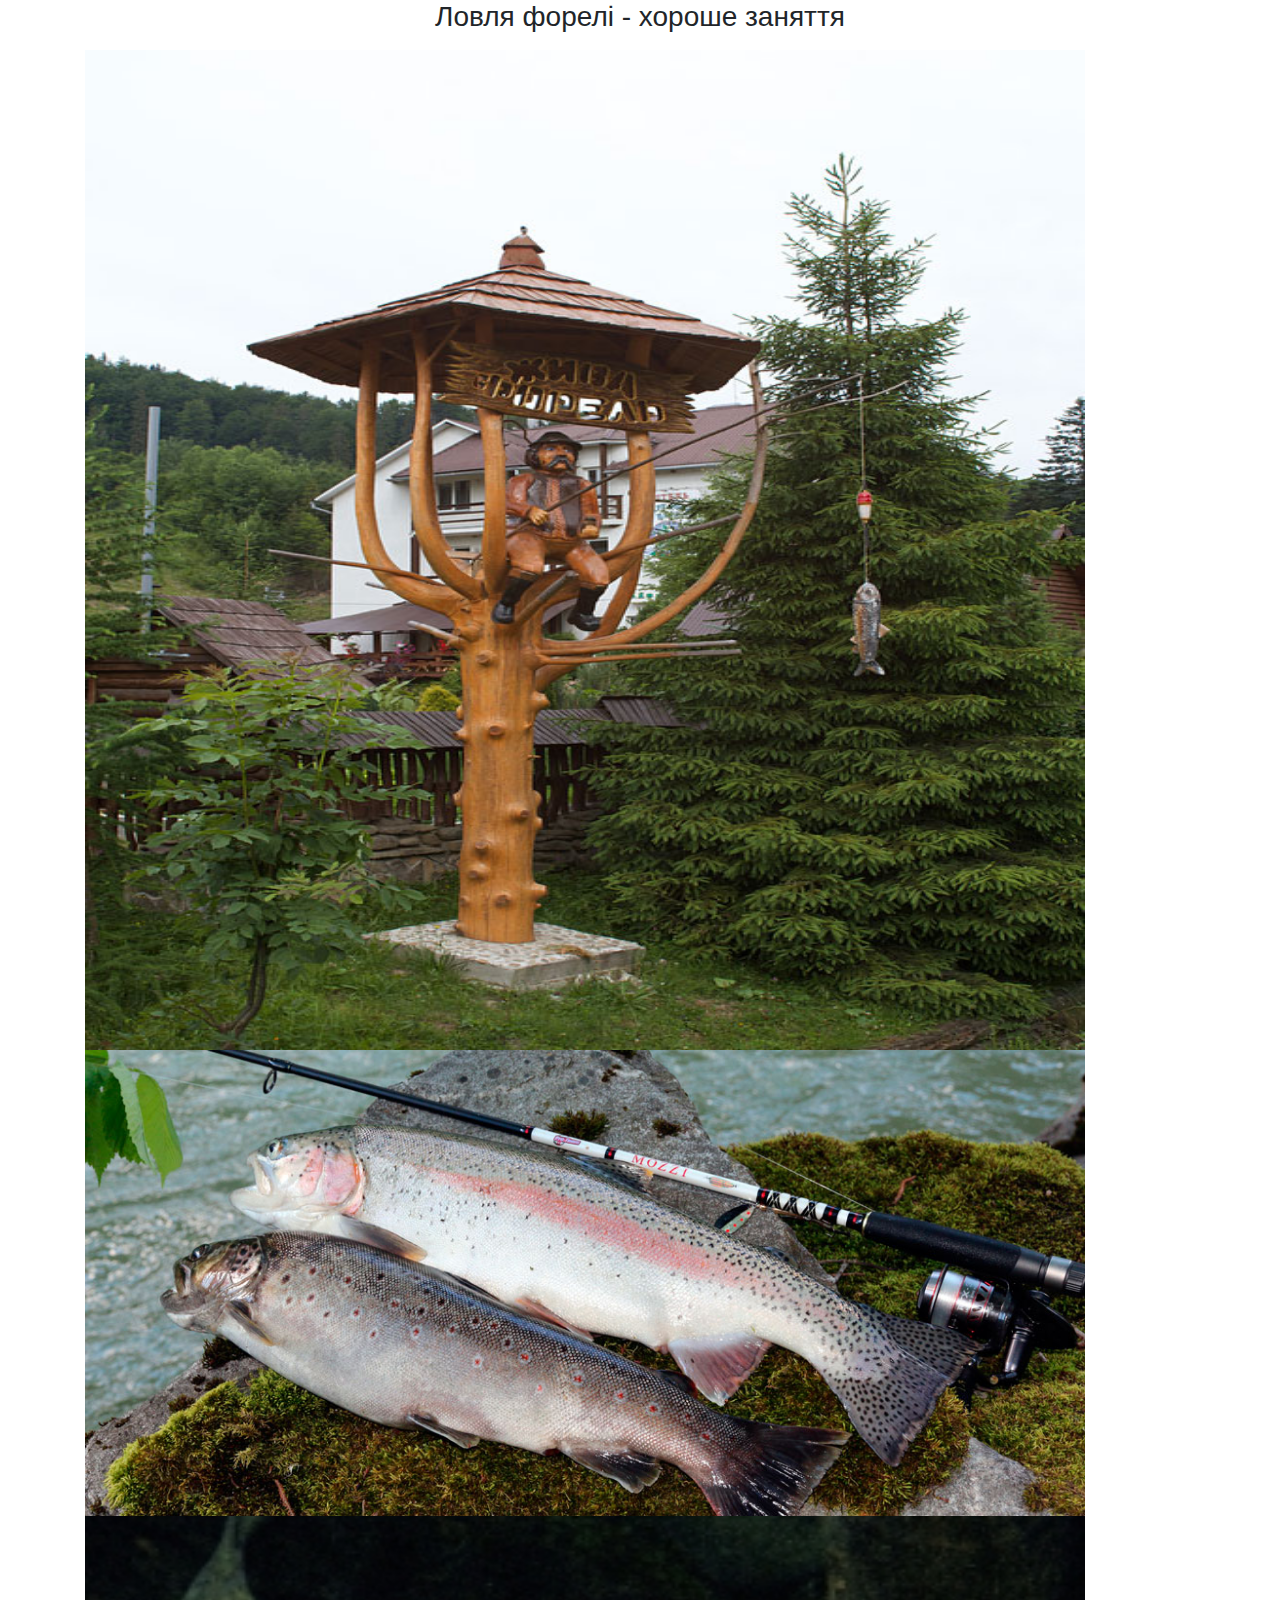
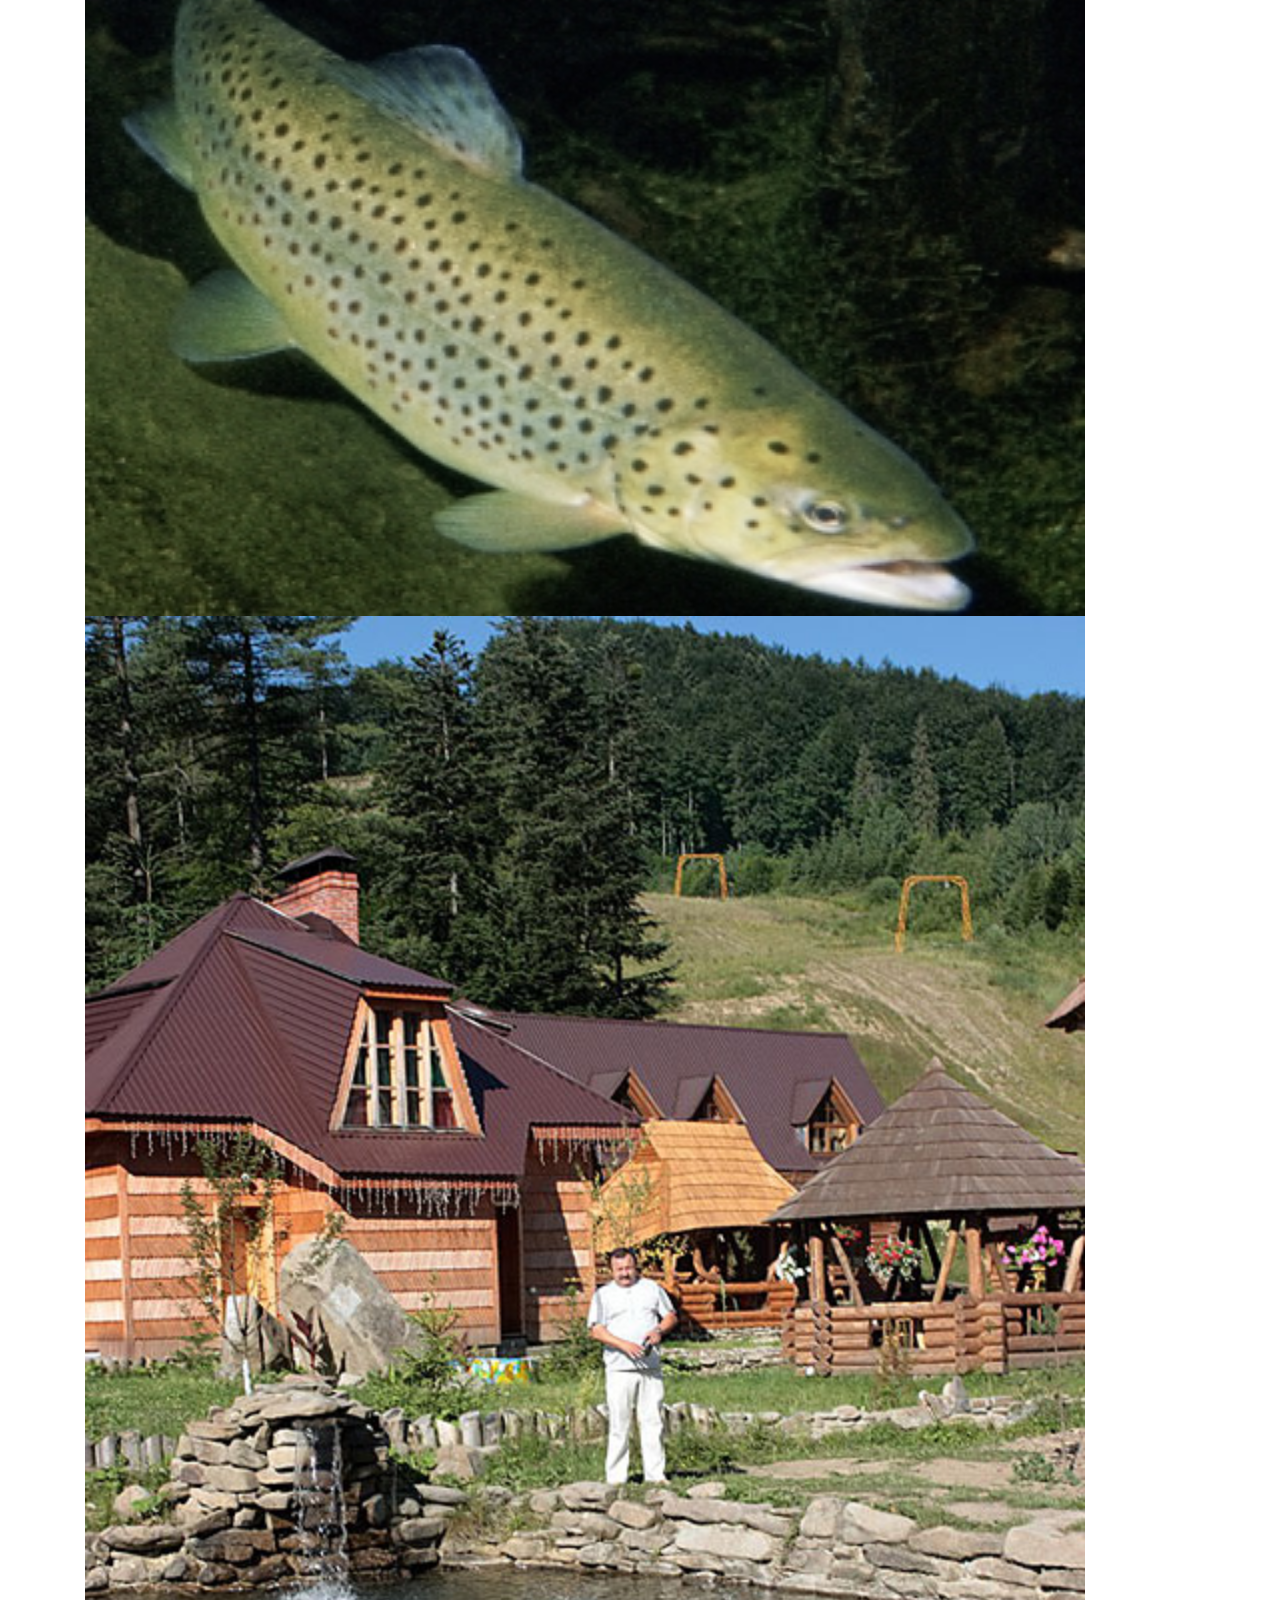
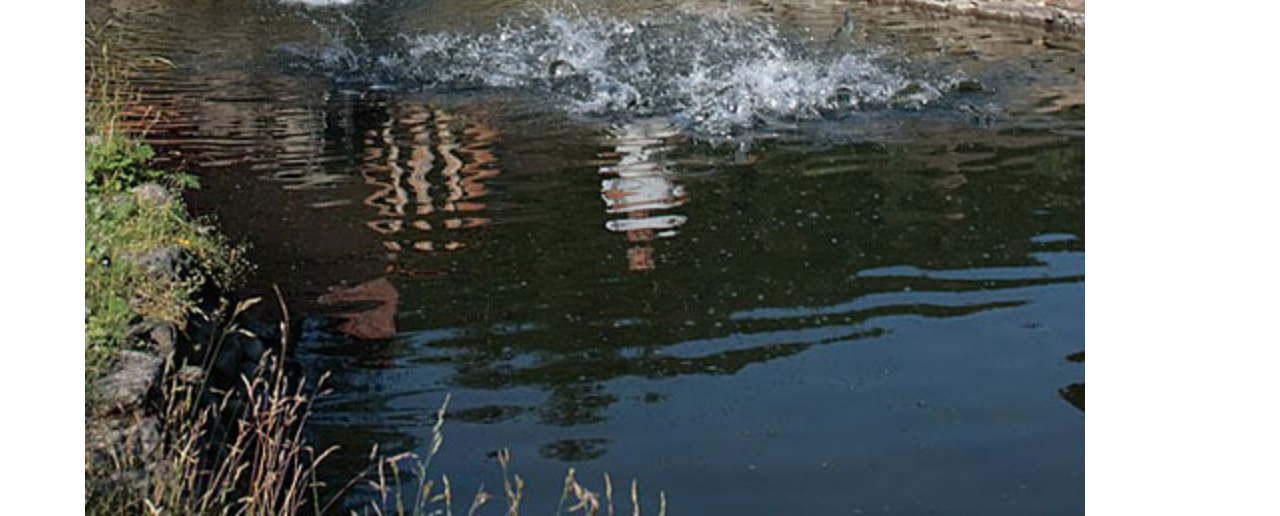
==== index 2 .html @ 88e7e25c "ghjdkfh" ====
<!DOCTYPE html>
<html lang="en">
<head>
    <meta charset="UTF-8">
    <meta name="viewport" content="width=device-width, initial-scale=1.0">
    <meta http-equiv="X-UA-Compatible" content="ie=edge">
    <link rel="stylesheet" href="style 2.css">
    <link rel="stylesheet" href="https://stackpath.bootstrapcdn.com/bootstrap/4.3.1/css/bootstrap.min.css" integrity="sha384-ggOyR0iXCbMQv3Xipma34MD+dH/1fQ784/j6cY/iJTQUOhcWr7x9JvoRxT2MZw1T" crossorigin="anonymous">
    
    <title>Ловля форелі</title>
    
</head>
<body>
    
        <div>
          <div class="container">
            <div class="con">
            <h3>Ловля форелі - хороше заняття</h3>
          </div>
          <p>
            
          </p>
            <img src="Img/img 13.jpg" alt="Вибачте за  незручності" width="1000px" height="1000" title="Пам`ятник ловлі форелі">
            
       
            <img src="Img/img 9.jpg" alt="Вибачте за  незручності" width="1000px" title="Форель">
            
        
            <img src="Img/img 8.jpg" alt="Вибачте за  незручності" width="1000px" height="700px" title="Форель">
            
            <img src="Img/img 14.jpg" alt="Вибачте за  незручності" width="1000px"  title="Форель">
            
        </div>
     
        <script src="https://code.jquery.com/jquery-3.3.1.slim.min.js" integrity="sha384-q8i/X+965DzO0rT7abK41JStQIAqVgRVzpbzo5smXKp4YfRvH+8abtTE1Pi6jizo" crossorigin="anonymous"></script>
        <script src="https://cdnjs.cloudflare.com/ajax/libs/popper.js/1.14.7/umd/popper.min.js" integrity="sha384-UO2eT0CpHqdSJQ6hJty5KVphtPhzWj9WO1clHTMGa3JDZwrnQq4sF86dIHNDz0W1" crossorigin="anonymous"></script>
        <script src="https://stackpath.bootstrapcdn.com/bootstrap/4.3.1/js/bootstrap.min.js" integrity="sha384-JjSmVgyd0p3pXB1rRibZUAYoIIy6OrQ6VrjIEaFf/nJGzIxFDsf4x0xIM+B07jRM" crossorigin="anonymous"></script>  
        </div>
</body>
</html>
---- style 2.css ----
.con{
    text-align: center;
}
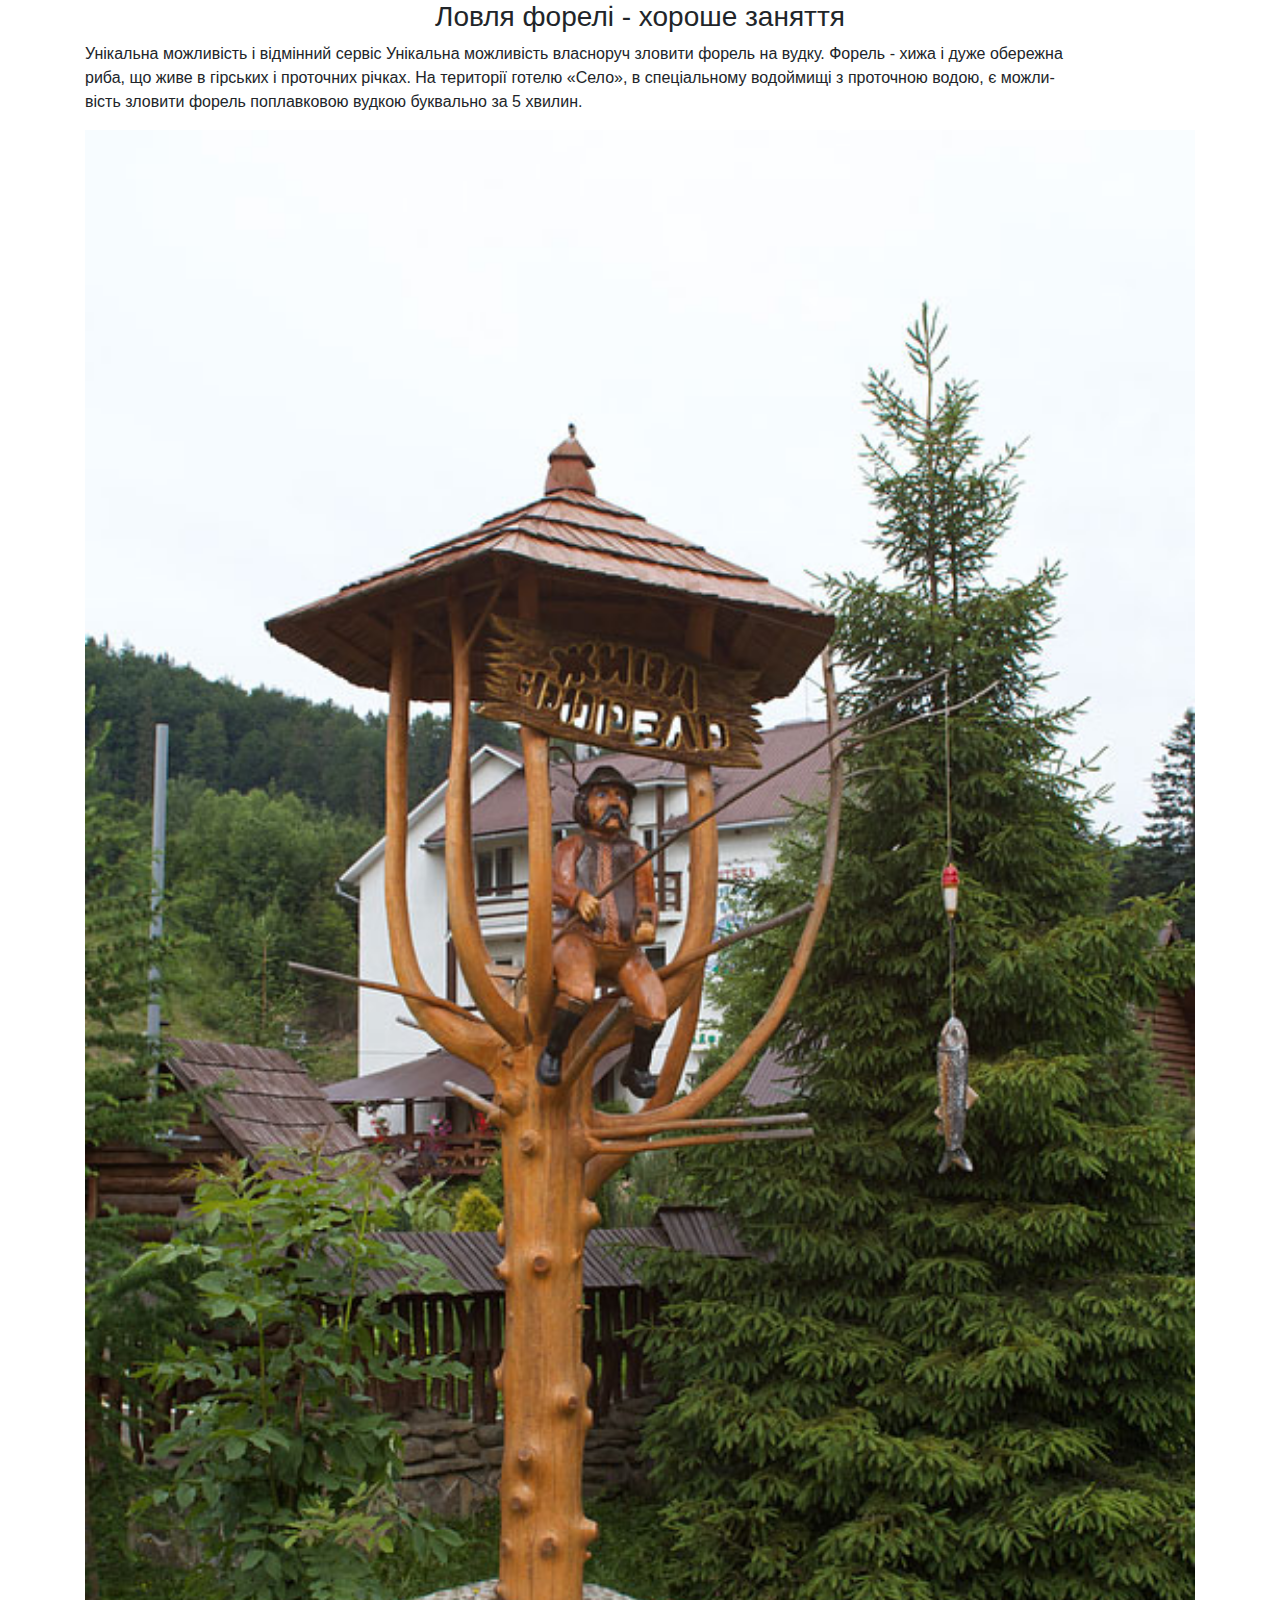
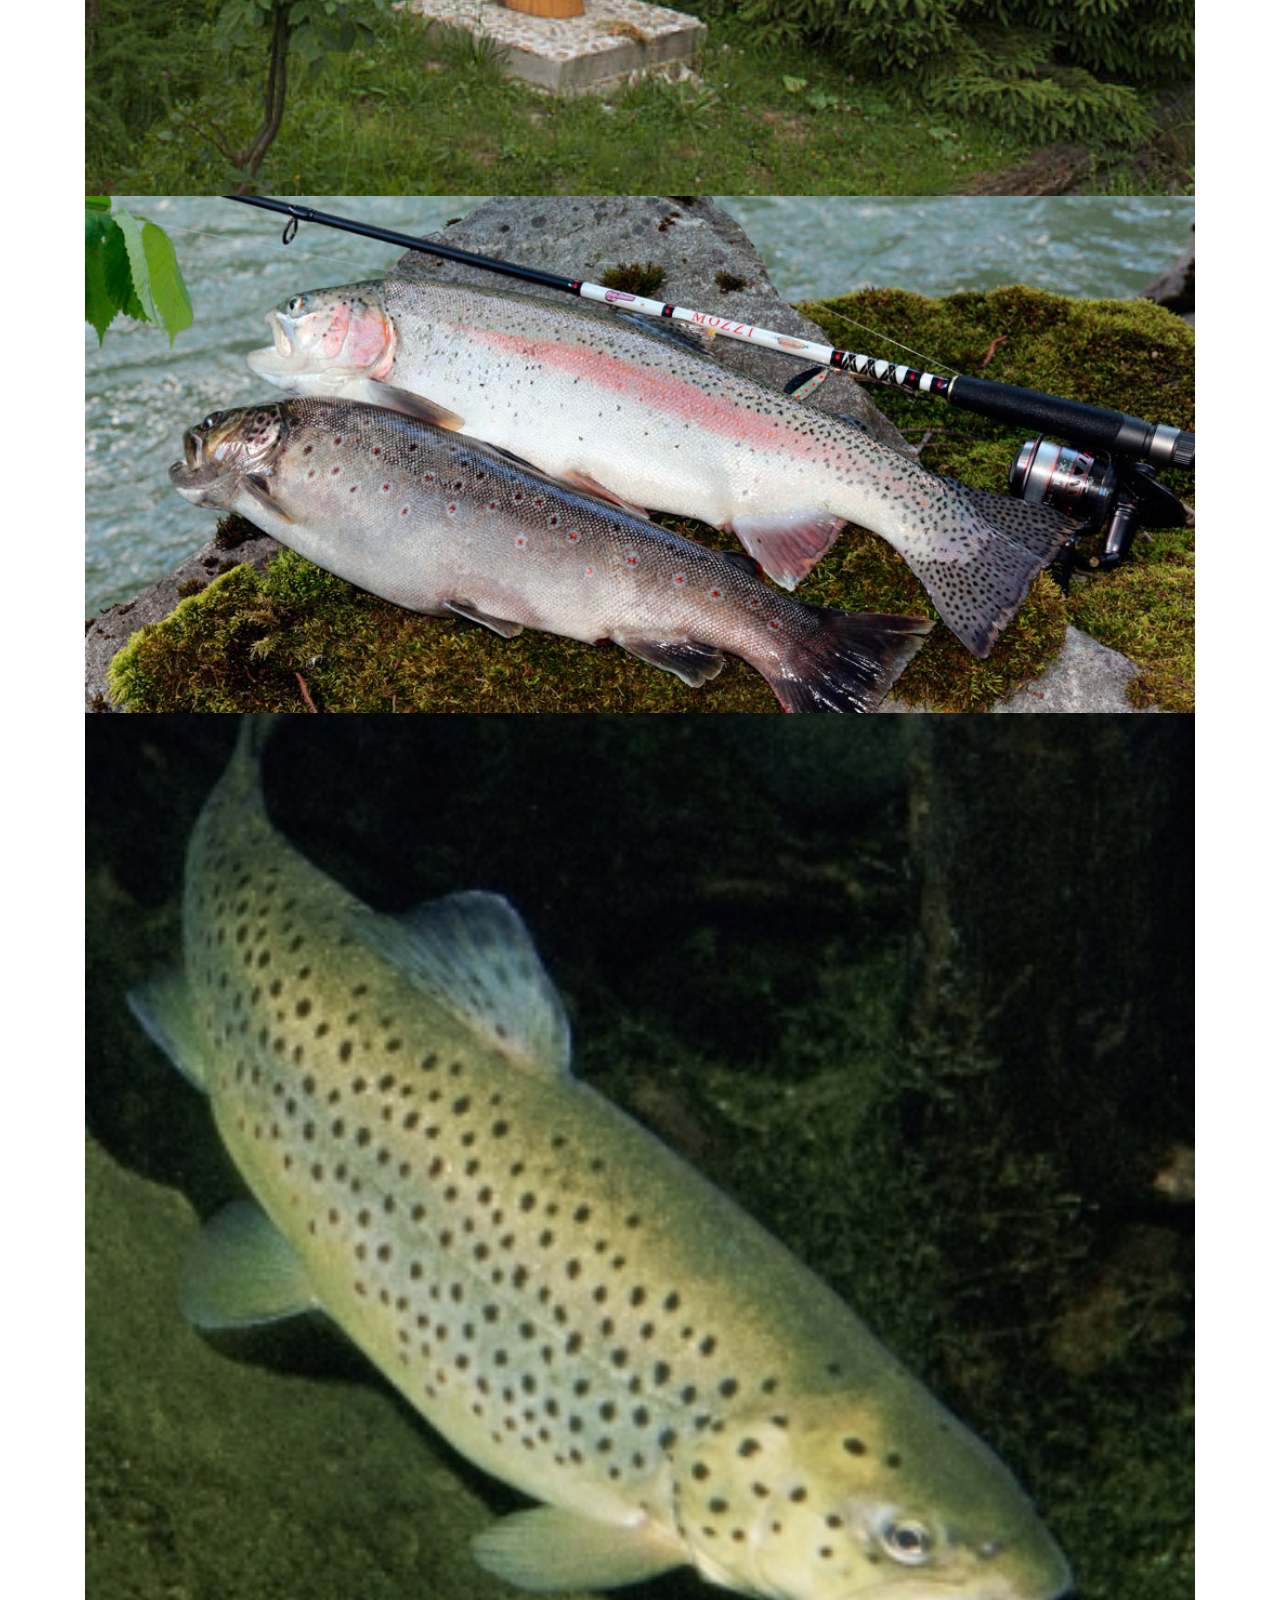
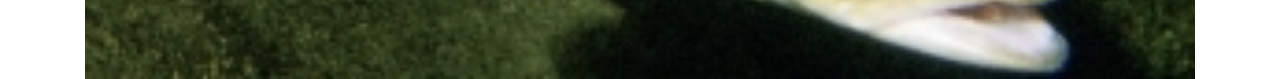
==== commit d6d64877: "gjghjm" ====
--- a/index 2 .html
+++ b/index 2 .html
@@ -16,19 +16,21 @@
           <div class="container">
             <div class="con">
             <h3>Ловля форелі - хороше заняття</h3>
-          </div>
-          <p>
+           </div>
+           <p>
+              Унікальна можливість і відмінний сервіс
+              Унікальна можливість власноруч зловити форель на вудку. Форель - хижа і дуже обережна <br>риба, що живе в гірських і проточних річках. На території готелю «Село», в спеціальному водоймищі з проточною водою, є можли- <br>вість зловити форель поплавковою вудкою буквально за 5 хвилин.
             
-          </p>
-            <img src="Img/img 13.jpg" alt="Вибачте за  незручності" width="1000px" height="1000" title="Пам`ятник ловлі форелі">
+           </p>
+            <img src="Img/img 13.jpg" alt="Вибачте за  незручності" width="100%"  title="Пам`ятник ловлі форелі">
             
        
-            <img src="Img/img 9.jpg" alt="Вибачте за  незручності" width="1000px" title="Форель">
+            <img src="Img/img 9.jpg" alt="Вибачте за  незручності" width="100%" title="Форель">
             
         
-            <img src="Img/img 8.jpg" alt="Вибачте за  незручності" width="1000px" height="700px" title="Форель">
+            <img src="Img/img 8.jpg" alt="Вибачте за  незручності" width="100%"  title="Форель">
             
-            <img src="Img/img 14.jpg" alt="Вибачте за  незручності" width="1000px"  title="Форель">
+            
             
         </div>
      
